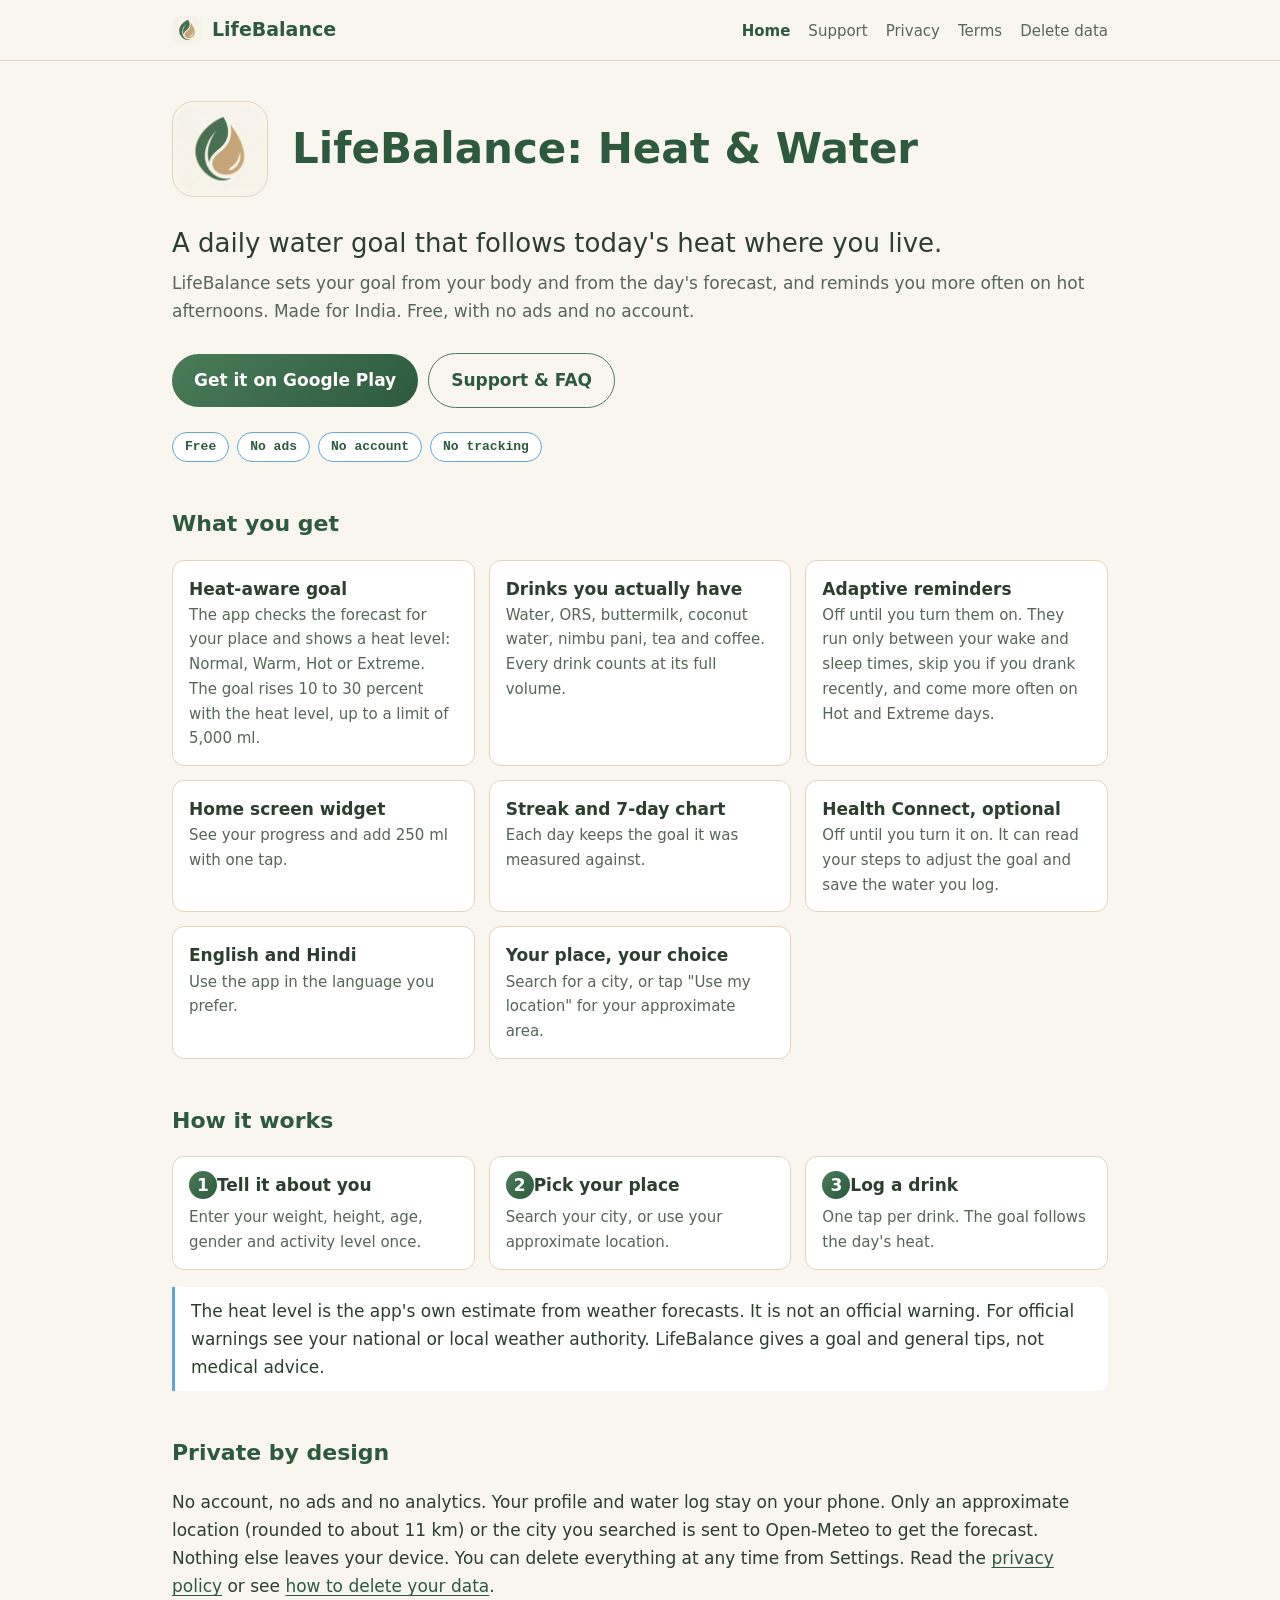
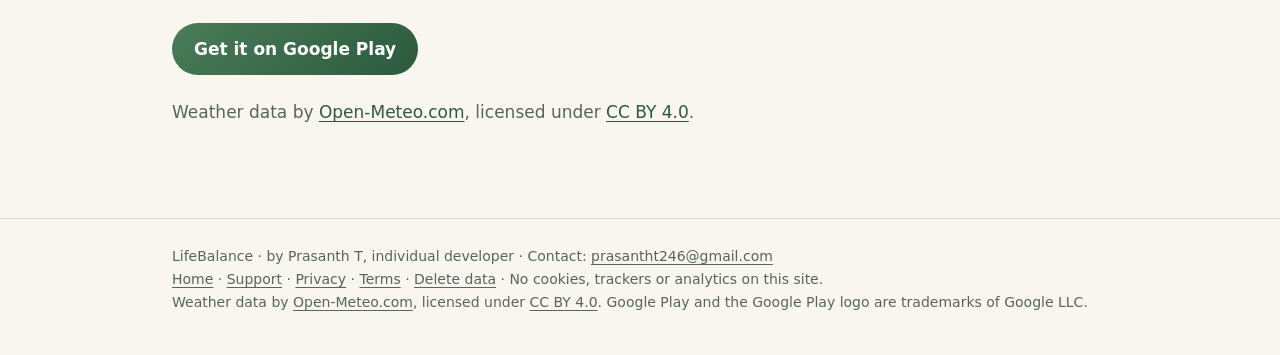
==== index.html @ 65770001 "LifeBalance site: home, privacy, delete data, support, terms" ====
<!doctype html>
<html lang="en">
<head>
<meta charset="utf-8">
<meta name="viewport" content="width=device-width, initial-scale=1">
<title>LifeBalance: Heat &amp; Water. A daily water goal that follows the heat.</title>
<meta name="description" content="LifeBalance sets a daily water goal that follows today's heat where you live. Heat-smart hydration for India. Free, no ads, no account.">
<meta name="theme-color" content="#4A7C59">
<link rel="canonical" href="https://prasantht96.github.io/lifebalance-site/">
<meta property="og:type" content="website">
<meta property="og:site_name" content="LifeBalance">
<meta property="og:title" content="LifeBalance: Heat &amp; Water. A daily water goal that follows the heat.">
<meta property="og:description" content="LifeBalance sets a daily water goal that follows today's heat where you live. Heat-smart hydration for India. Free, no ads, no account.">
<meta property="og:url" content="https://prasantht96.github.io/lifebalance-site/">
<meta property="og:image" content="https://prasantht96.github.io/lifebalance-site/assets/og-1200x675.png">
<meta name="twitter:card" content="summary_large_image">
<meta name="twitter:title" content="LifeBalance: Heat &amp; Water. A daily water goal that follows the heat.">
<meta name="twitter:description" content="LifeBalance sets a daily water goal that follows today's heat where you live. Heat-smart hydration for India. Free, no ads, no account.">
<meta name="twitter:image" content="https://prasantht96.github.io/lifebalance-site/assets/og-1200x675.png">
<link rel="icon" type="image/png" sizes="32x32" href="assets/favicon-32.png">
<link rel="apple-touch-icon" href="assets/icon-192.png">
<link rel="stylesheet" href="assets/style.css">
</head>
<body>
<header class="top"><div class="wrap">
<a class="brand" href="index.html"><img src="assets/icon-192.png" alt="" width="30" height="30"><span>LifeBalance</span></a>
<nav><a href="index.html" aria-current="page">Home</a><a href="support.html">Support</a><a href="privacy.html">Privacy</a><a href="terms.html">Terms</a><a href="delete-data.html">Delete data</a></nav>
</div></header>
<main><div class="wrap">
<div class="hero"><img src="assets/icon-192.png" width="96" height="96" alt="LifeBalance app icon."><div><h1 style="margin:0">LifeBalance: Heat &amp; Water</h1></div></div>
<p class="lede">A daily water goal that follows today's heat where you live.</p>
<p class="sub">LifeBalance sets your goal from your body and from the day's forecast, and reminds you more often on hot afternoons. Made for India. Free, with no ads and no account.</p>
<p><a class="btn" href="https://play.google.com/store/apps/details?id=com.lifebalance.app">Get it on Google Play</a><a class="btn ghost" href="support.html">Support &amp; FAQ</a></p>
<ul class="chips"><li>Free</li><li>No ads</li><li>No account</li><li>No tracking</li></ul>

<h2>What you get</h2>
<ul class="feat">
<li><b>Heat-aware goal</b><span>The app checks the forecast for your place and shows a heat level: Normal, Warm, Hot or Extreme. The goal rises 10 to 30 percent with the heat level, up to a limit of 5,000 ml.</span></li>
<li><b>Drinks you actually have</b><span>Water, ORS, buttermilk, coconut water, nimbu pani, tea and coffee. Every drink counts at its full volume.</span></li>
<li><b>Adaptive reminders</b><span>Off until you turn them on. They run only between your wake and sleep times, skip you if you drank recently, and come more often on Hot and Extreme days.</span></li>
<li><b>Home screen widget</b><span>See your progress and add 250 ml with one tap.</span></li>
<li><b>Streak and 7-day chart</b><span>Each day keeps the goal it was measured against.</span></li>
<li><b>Health Connect, optional</b><span>Off until you turn it on. It can read your steps to adjust the goal and save the water you log.</span></li>
<li><b>English and Hindi</b><span>Use the app in the language you prefer.</span></li>
<li><b>Your place, your choice</b><span>Search for a city, or tap "Use my location" for your approximate area.</span></li>
</ul>

<h2>How it works</h2>
<ol class="steps">
<li><b>Tell it about you</b><span>Enter your weight, height, age, gender and activity level once.</span></li>
<li><b>Pick your place</b><span>Search your city, or use your approximate location.</span></li>
<li><b>Log a drink</b><span>One tap per drink. The goal follows the day's heat.</span></li>
</ol>
<p class="note">The heat level is the app's own estimate from weather forecasts. It is not an official warning. For official warnings see your national or local weather authority. LifeBalance gives a goal and general tips, not medical advice.</p>

<h2>Private by design</h2>
<p>No account, no ads and no analytics. Your profile and water log stay on your phone. Only an approximate location (rounded to about 11 km) or the city you searched is sent to Open-Meteo to get the forecast. Nothing else leaves your device. You can delete everything at any time from Settings. Read the <a href="privacy.html">privacy policy</a> or see <a href="delete-data.html">how to delete your data</a>.</p>
<p><a class="btn" href="https://play.google.com/store/apps/details?id=com.lifebalance.app">Get it on Google Play</a></p>
<p class="sub">Weather data by <a href="https://open-meteo.com/">Open-Meteo.com</a>, licensed under <a href="https://creativecommons.org/licenses/by/4.0/">CC BY 4.0</a>.</p>
</div></main>
<footer><div class="wrap">
LifeBalance · by Prasanth T, individual developer · Contact: <a href="mailto:prasantht246@gmail.com">prasantht246@gmail.com</a><br>
<a href="index.html">Home</a> · <a href="support.html">Support</a> · <a href="privacy.html">Privacy</a> · <a href="terms.html">Terms</a> · <a href="delete-data.html">Delete data</a> · No cookies, trackers or analytics on this site.<br>
Weather data by <a href="https://open-meteo.com/">Open-Meteo.com</a>, licensed under <a href="https://creativecommons.org/licenses/by/4.0/">CC BY 4.0</a>. Google Play and the Google Play logo are trademarks of Google LLC.
</div></footer>
</body>
</html>
---- assets/style.css ----
:root{--bg:#F9F6F0;--panel:#FFFFFF;--panel2:#F1EADB;--rule:#E5D4B8;--fg:#2C3E2D;--muted:#566657;--primary:#4A7C59;--dark:#2D5A3D;--water:#5FA8D3;--grad:linear-gradient(135deg,#4A7C59,#2D5A3D)}
*{box-sizing:border-box}html{-webkit-text-size-adjust:100%}
body{margin:0;background:var(--bg);color:var(--fg);font:17px/1.65 system-ui,-apple-system,"Segoe UI",Roboto,"Helvetica Neue",Arial,sans-serif}
a{color:var(--dark);text-underline-offset:3px}a:hover{color:var(--primary)}
code{font:14px/1.4 ui-monospace,SFMono-Regular,Menlo,Consolas,monospace;background:var(--panel2);padding:1px 5px;border-radius:4px}
.wrap{max-width:980px;margin:0 auto;padding:0 22px}
header.top{border-bottom:1px solid var(--rule);background:rgba(249,246,240,.94);position:sticky;top:0;z-index:5;backdrop-filter:blur(6px)}
header.top .wrap{display:flex;align-items:center;justify-content:space-between;min-height:60px;gap:16px;flex-wrap:wrap}
.brand{display:inline-flex;align-items:center;gap:10px;color:var(--dark);text-decoration:none;font-weight:800;font-size:19px}
.brand img{width:30px;height:30px;border-radius:8px}
nav a{color:var(--muted);text-decoration:none;margin-left:18px;font-size:15px}nav a:hover,nav a[aria-current]{color:var(--dark)}
nav a[aria-current]{font-weight:700}
main{padding:40px 0 70px}
.hero{display:flex;align-items:center;gap:24px;flex-wrap:wrap}
.hero img{display:block;width:96px;height:96px;border-radius:22px;border:1px solid var(--rule)}
.lede{font-size:clamp(20px,3vw,26px);line-height:1.4;margin:28px 0 8px}
.sub{color:var(--muted);margin:0 0 22px}
.btn{display:inline-block;background:var(--grad);color:#fff;font-weight:700;text-decoration:none;padding:12px 22px;border-radius:999px;margin:6px 10px 6px 0}
.btn:hover{color:#fff;filter:brightness(1.1)}
.btn.ghost{background:transparent;color:var(--dark);border:1px solid var(--primary)}
.btn.ghost:hover{color:var(--dark);background:var(--panel2)}
.chips{display:flex;flex-wrap:wrap;gap:8px;margin:18px 0 6px;padding:0;list-style:none}
.chips li{border:1px solid var(--water);color:var(--dark);background:#fff;border-radius:999px;padding:4px 12px;font:600 13px/1.6 ui-monospace,Menlo,Consolas,monospace}
h1{font-size:clamp(28px,5vw,42px);line-height:1.15;margin:0 0 14px;color:var(--dark)}
h2{font-size:22px;margin:44px 0 10px;color:var(--dark)}
h3{font-size:18px;margin:26px 0 6px}
.feat{display:grid;grid-template-columns:repeat(auto-fill,minmax(250px,1fr));gap:14px;padding:0;list-style:none}
.feat li{background:var(--panel);border:1px solid var(--rule);border-radius:12px;padding:14px 16px}
.feat span{display:block;color:var(--muted);font-size:15px}
.steps{counter-reset:s;padding:0;list-style:none;display:grid;grid-template-columns:repeat(auto-fill,minmax(250px,1fr));gap:14px}
.steps li{counter-increment:s;background:var(--panel);border:1px solid var(--rule);border-radius:12px;padding:14px 16px}
.steps li::before{content:counter(s);display:inline-flex;align-items:center;justify-content:center;width:28px;height:28px;border-radius:50%;background:var(--grad);color:#fff;font-weight:800;margin-bottom:6px}
.steps span{display:block;color:var(--muted);font-size:15px}
.tablewrap{overflow-x:auto}
table{border-collapse:collapse;width:100%;background:var(--panel);border:1px solid var(--rule);border-radius:12px;font-size:15px}
th,td{text-align:left;padding:10px 14px;border-bottom:1px solid var(--rule);vertical-align:top}
th{background:var(--panel2)}tr:last-child td{border-bottom:0}
.doc h2{border-top:1px solid var(--rule);padding-top:18px}
.doc ul,.doc ol{padding-left:22px}
.note{background:var(--panel);border-left:3px solid var(--water);padding:10px 16px;border-radius:0 10px 10px 0}
details{background:var(--panel);border:1px solid var(--rule);border-radius:12px;padding:12px 16px;margin:10px 0}
summary{cursor:pointer;font-weight:650}details p,details ol,details ul{color:#3d4f3e}
footer{border-top:1px solid var(--rule);color:var(--muted);font-size:14px;padding:26px 0 40px}
footer a{color:var(--muted)}
:focus-visible{outline:2px solid var(--water);outline-offset:2px}
@media (max-width:640px){nav a{margin-left:0;margin-right:14px;font-size:14px}nav{width:100%}}
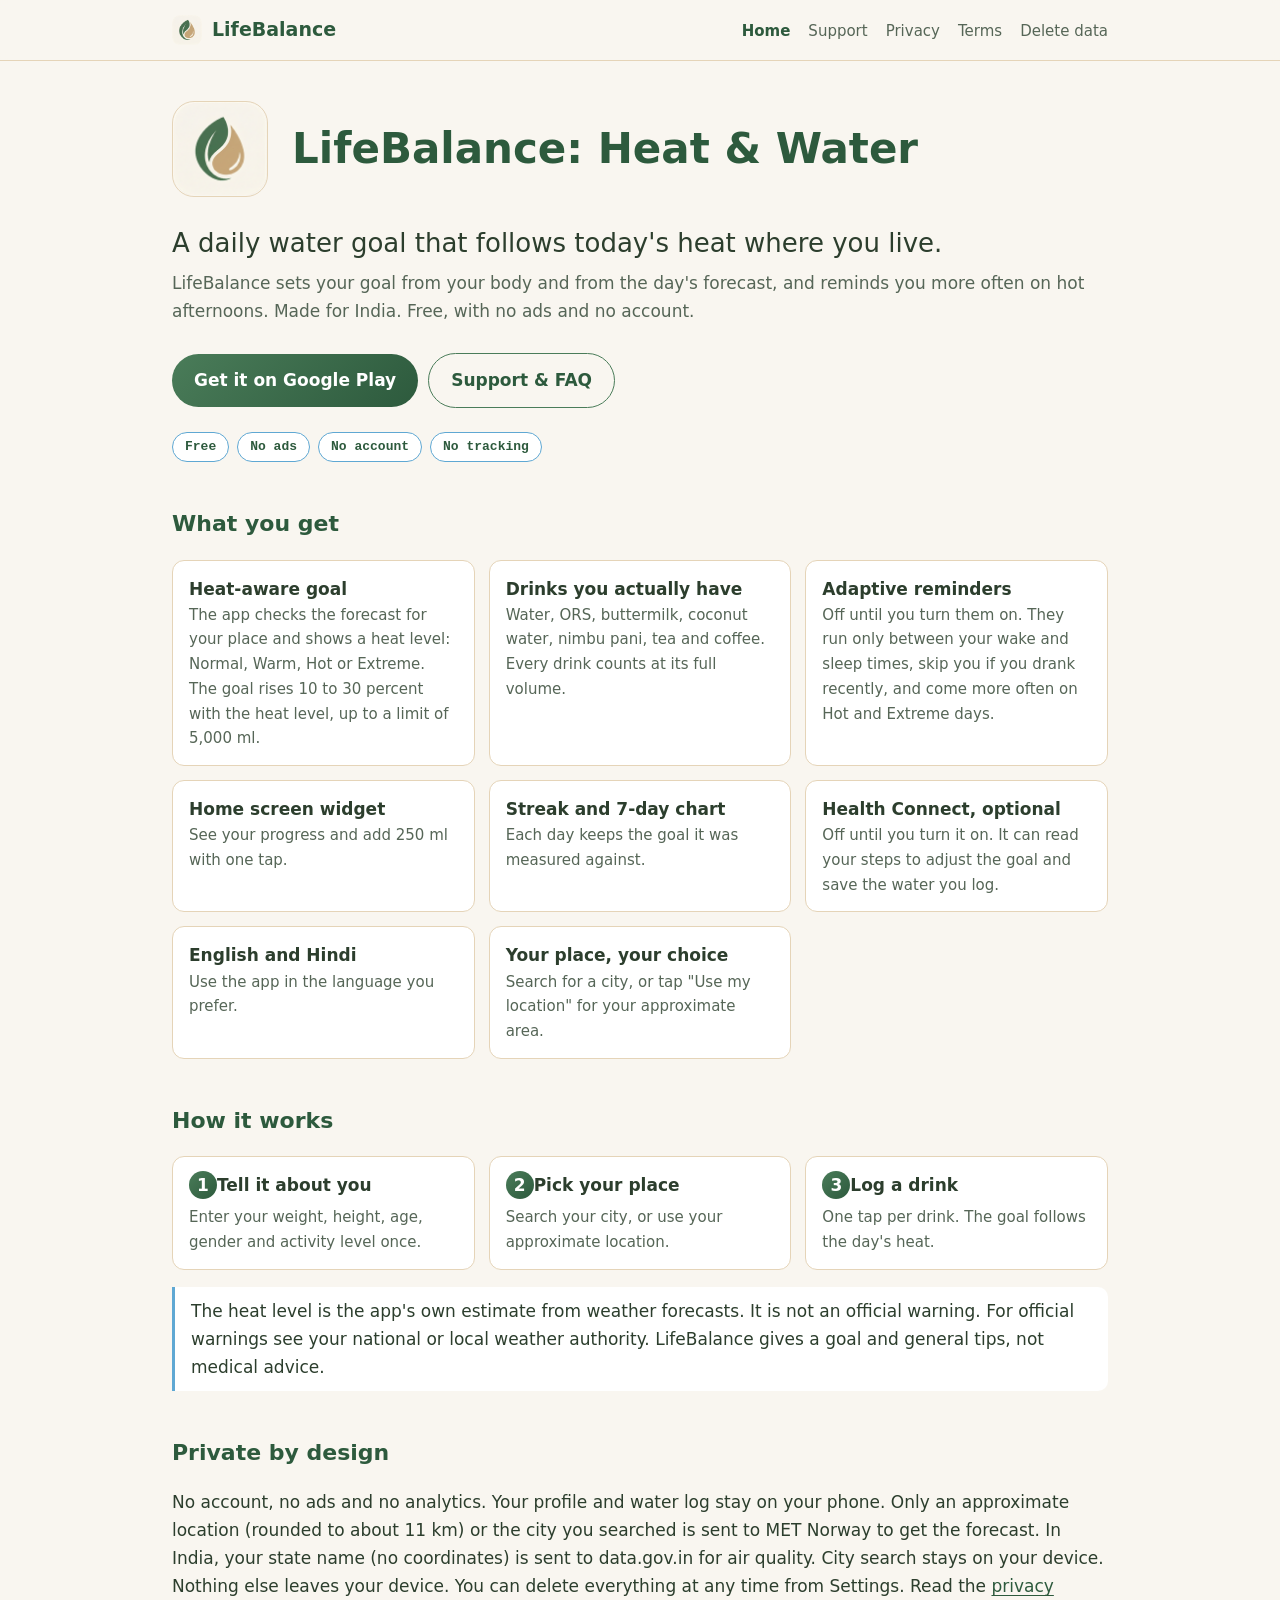
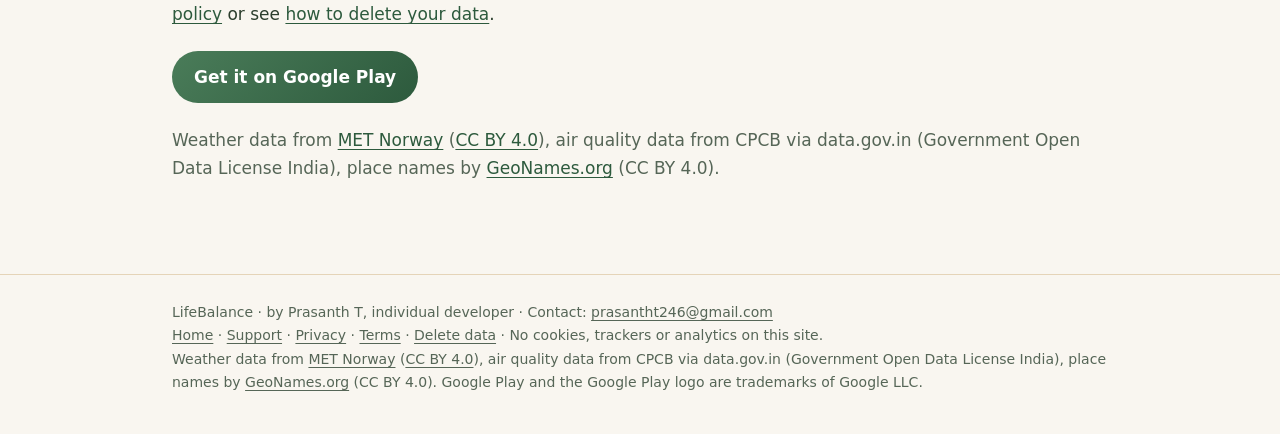
==== commit e768d677: "Data sources: MET Norway, CPCB via data.gov.in, GeoNames; on-device search and calculations" ====
--- a/index.html
+++ b/index.html
@@ -54,14 +54,14 @@
 <p class="note">The heat level is the app's own estimate from weather forecasts. It is not an official warning. For official warnings see your national or local weather authority. LifeBalance gives a goal and general tips, not medical advice.</p>
 
 <h2>Private by design</h2>
-<p>No account, no ads and no analytics. Your profile and water log stay on your phone. Only an approximate location (rounded to about 11 km) or the city you searched is sent to Open-Meteo to get the forecast. Nothing else leaves your device. You can delete everything at any time from Settings. Read the <a href="privacy.html">privacy policy</a> or see <a href="delete-data.html">how to delete your data</a>.</p>
+<p>No account, no ads and no analytics. Your profile and water log stay on your phone. Only an approximate location (rounded to about 11 km) or the city you searched is sent to MET Norway to get the forecast. In India, your state name (no coordinates) is sent to data.gov.in for air quality. City search stays on your device. Nothing else leaves your device. You can delete everything at any time from Settings. Read the <a href="privacy.html">privacy policy</a> or see <a href="delete-data.html">how to delete your data</a>.</p>
 <p><a class="btn" href="https://play.google.com/store/apps/details?id=com.lifebalance.app">Get it on Google Play</a></p>
-<p class="sub">Weather data by <a href="https://open-meteo.com/">Open-Meteo.com</a>, licensed under <a href="https://creativecommons.org/licenses/by/4.0/">CC BY 4.0</a>.</p>
+<p class="sub">Weather data from <a href="https://www.met.no/">MET Norway</a> (<a href="https://creativecommons.org/licenses/by/4.0/">CC BY 4.0</a>), air quality data from CPCB via data.gov.in (Government Open Data License India), place names by <a href="https://www.geonames.org/">GeoNames.org</a> (CC BY 4.0).</p>
 </div></main>
 <footer><div class="wrap">
 LifeBalance · by Prasanth T, individual developer · Contact: <a href="mailto:prasantht246@gmail.com">prasantht246@gmail.com</a><br>
 <a href="index.html">Home</a> · <a href="support.html">Support</a> · <a href="privacy.html">Privacy</a> · <a href="terms.html">Terms</a> · <a href="delete-data.html">Delete data</a> · No cookies, trackers or analytics on this site.<br>
-Weather data by <a href="https://open-meteo.com/">Open-Meteo.com</a>, licensed under <a href="https://creativecommons.org/licenses/by/4.0/">CC BY 4.0</a>. Google Play and the Google Play logo are trademarks of Google LLC.
+Weather data from <a href="https://www.met.no/">MET Norway</a> (<a href="https://creativecommons.org/licenses/by/4.0/">CC BY 4.0</a>), air quality data from CPCB via data.gov.in (Government Open Data License India), place names by <a href="https://www.geonames.org/">GeoNames.org</a> (CC BY 4.0). Google Play and the Google Play logo are trademarks of Google LLC.
 </div></footer>
 </body>
 </html>
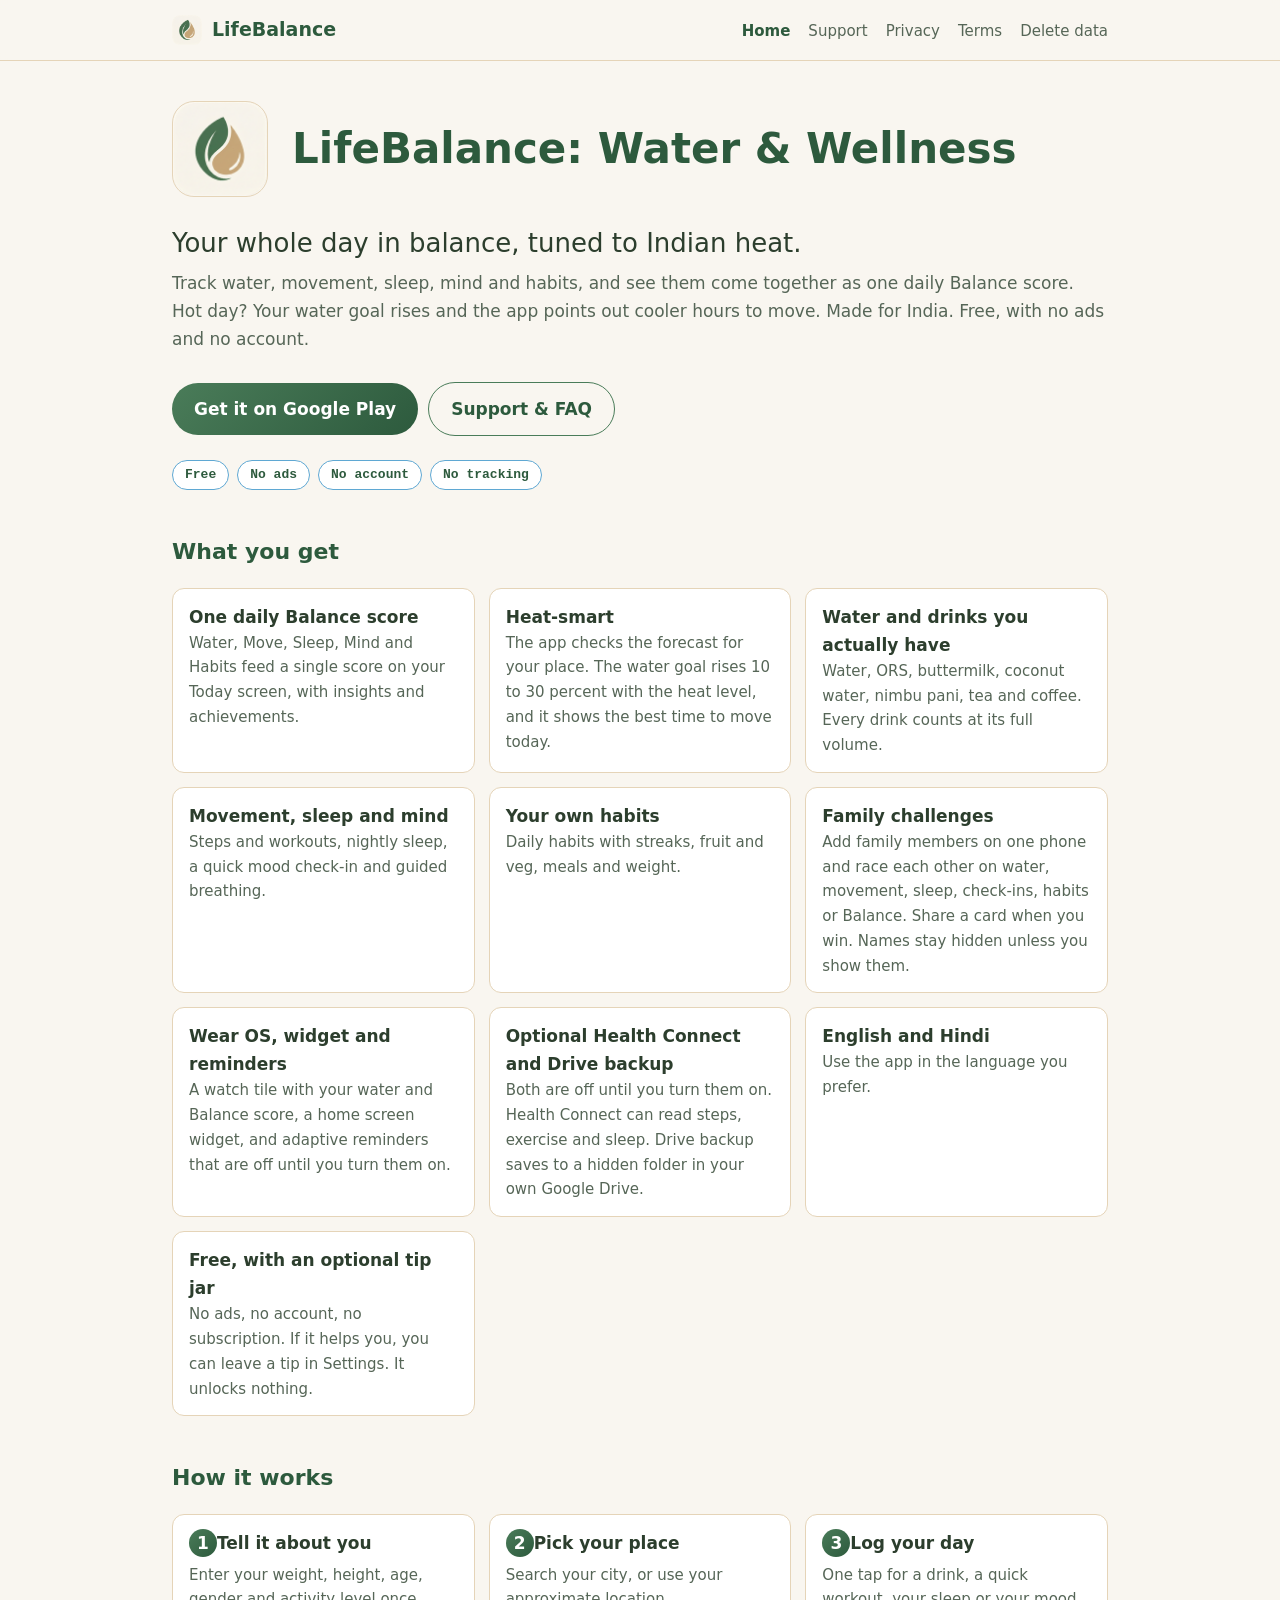
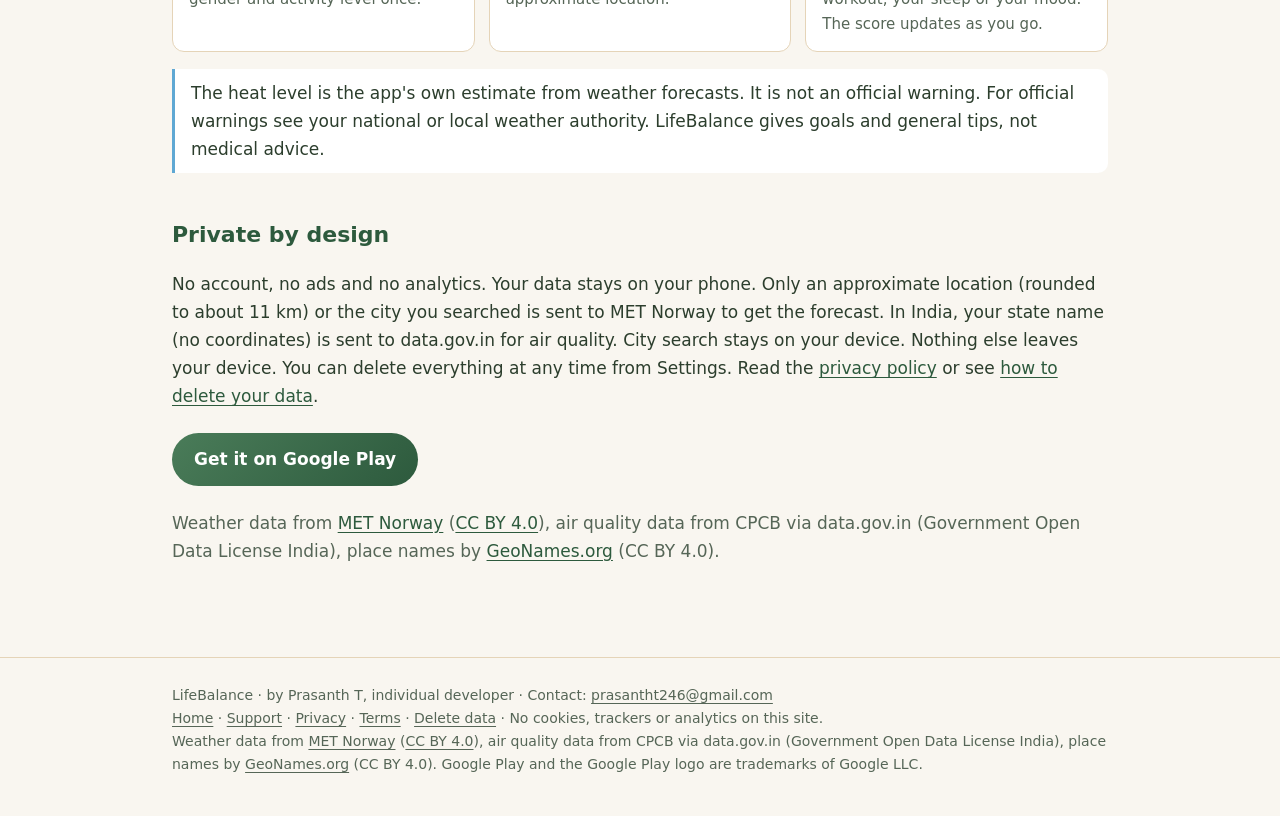
==== commit 3a04b607: "Whole-day wellness copy; Health Connect history wording" ====
--- a/index.html
+++ b/index.html
@@ -3,19 +3,19 @@
 <head>
 <meta charset="utf-8">
 <meta name="viewport" content="width=device-width, initial-scale=1">
-<title>LifeBalance: Heat &amp; Water. A daily water goal that follows the heat.</title>
-<meta name="description" content="LifeBalance sets a daily water goal that follows today's heat where you live. Heat-smart hydration for India. Free, no ads, no account.">
+<title>LifeBalance: Water &amp; Wellness. Water, movement, sleep, mind and habits in one daily score.</title>
+<meta name="description" content="LifeBalance is a whole-day wellness app tuned to Indian heat: water, movement, sleep, mind and habits in one daily Balance score. Family challenges, Wear OS, optional Drive backup. Free, no ads, no account.">
 <meta name="theme-color" content="#4A7C59">
 <link rel="canonical" href="https://prasantht96.github.io/lifebalance-site/">
 <meta property="og:type" content="website">
 <meta property="og:site_name" content="LifeBalance">
-<meta property="og:title" content="LifeBalance: Heat &amp; Water. A daily water goal that follows the heat.">
-<meta property="og:description" content="LifeBalance sets a daily water goal that follows today's heat where you live. Heat-smart hydration for India. Free, no ads, no account.">
+<meta property="og:title" content="LifeBalance: Water &amp; Wellness. Water, movement, sleep, mind and habits in one daily score.">
+<meta property="og:description" content="LifeBalance is a whole-day wellness app tuned to Indian heat: water, movement, sleep, mind and habits in one daily Balance score. Family challenges, Wear OS, optional Drive backup. Free, no ads, no account.">
 <meta property="og:url" content="https://prasantht96.github.io/lifebalance-site/">
 <meta property="og:image" content="https://prasantht96.github.io/lifebalance-site/assets/og-1200x675.png">
 <meta name="twitter:card" content="summary_large_image">
-<meta name="twitter:title" content="LifeBalance: Heat &amp; Water. A daily water goal that follows the heat.">
-<meta name="twitter:description" content="LifeBalance sets a daily water goal that follows today's heat where you live. Heat-smart hydration for India. Free, no ads, no account.">
+<meta name="twitter:title" content="LifeBalance: Water &amp; Wellness. Water, movement, sleep, mind and habits in one daily score.">
+<meta name="twitter:description" content="LifeBalance is a whole-day wellness app tuned to Indian heat: water, movement, sleep, mind and habits in one daily Balance score. Family challenges, Wear OS, optional Drive backup. Free, no ads, no account.">
 <meta name="twitter:image" content="https://prasantht96.github.io/lifebalance-site/assets/og-1200x675.png">
 <link rel="icon" type="image/png" sizes="32x32" href="assets/favicon-32.png">
 <link rel="apple-touch-icon" href="assets/icon-192.png">
@@ -27,34 +27,36 @@
 <nav><a href="index.html" aria-current="page">Home</a><a href="support.html">Support</a><a href="privacy.html">Privacy</a><a href="terms.html">Terms</a><a href="delete-data.html">Delete data</a></nav>
 </div></header>
 <main><div class="wrap">
-<div class="hero"><img src="assets/icon-192.png" width="96" height="96" alt="LifeBalance app icon."><div><h1 style="margin:0">LifeBalance: Heat &amp; Water</h1></div></div>
-<p class="lede">A daily water goal that follows today's heat where you live.</p>
-<p class="sub">LifeBalance sets your goal from your body and from the day's forecast, and reminds you more often on hot afternoons. Made for India. Free, with no ads and no account.</p>
+<div class="hero"><img src="assets/icon-192.png" width="96" height="96" alt="LifeBalance app icon."><div><h1 style="margin:0">LifeBalance: Water &amp; Wellness</h1></div></div>
+<p class="lede">Your whole day in balance, tuned to Indian heat.</p>
+<p class="sub">Track water, movement, sleep, mind and habits, and see them come together as one daily Balance score. Hot day? Your water goal rises and the app points out cooler hours to move. Made for India. Free, with no ads and no account.</p>
 <p><a class="btn" href="https://play.google.com/store/apps/details?id=com.lifebalance.app">Get it on Google Play</a><a class="btn ghost" href="support.html">Support &amp; FAQ</a></p>
 <ul class="chips"><li>Free</li><li>No ads</li><li>No account</li><li>No tracking</li></ul>
 
 <h2>What you get</h2>
 <ul class="feat">
-<li><b>Heat-aware goal</b><span>The app checks the forecast for your place and shows a heat level: Normal, Warm, Hot or Extreme. The goal rises 10 to 30 percent with the heat level, up to a limit of 5,000 ml.</span></li>
-<li><b>Drinks you actually have</b><span>Water, ORS, buttermilk, coconut water, nimbu pani, tea and coffee. Every drink counts at its full volume.</span></li>
-<li><b>Adaptive reminders</b><span>Off until you turn them on. They run only between your wake and sleep times, skip you if you drank recently, and come more often on Hot and Extreme days.</span></li>
-<li><b>Home screen widget</b><span>See your progress and add 250 ml with one tap.</span></li>
-<li><b>Streak and 7-day chart</b><span>Each day keeps the goal it was measured against.</span></li>
-<li><b>Health Connect, optional</b><span>Off until you turn it on. It can read your steps to adjust the goal and save the water you log.</span></li>
+<li><b>One daily Balance score</b><span>Water, Move, Sleep, Mind and Habits feed a single score on your Today screen, with insights and achievements.</span></li>
+<li><b>Heat-smart</b><span>The app checks the forecast for your place. The water goal rises 10 to 30 percent with the heat level, and it shows the best time to move today.</span></li>
+<li><b>Water and drinks you actually have</b><span>Water, ORS, buttermilk, coconut water, nimbu pani, tea and coffee. Every drink counts at its full volume.</span></li>
+<li><b>Movement, sleep and mind</b><span>Steps and workouts, nightly sleep, a quick mood check-in and guided breathing.</span></li>
+<li><b>Your own habits</b><span>Daily habits with streaks, fruit and veg, meals and weight.</span></li>
+<li><b>Family challenges</b><span>Add family members on one phone and race each other on water, movement, sleep, check-ins, habits or Balance. Share a card when you win. Names stay hidden unless you show them.</span></li>
+<li><b>Wear OS, widget and reminders</b><span>A watch tile with your water and Balance score, a home screen widget, and adaptive reminders that are off until you turn them on.</span></li>
+<li><b>Optional Health Connect and Drive backup</b><span>Both are off until you turn them on. Health Connect can read steps, exercise and sleep. Drive backup saves to a hidden folder in your own Google Drive.</span></li>
 <li><b>English and Hindi</b><span>Use the app in the language you prefer.</span></li>
-<li><b>Your place, your choice</b><span>Search for a city, or tap "Use my location" for your approximate area.</span></li>
+<li><b>Free, with an optional tip jar</b><span>No ads, no account, no subscription. If it helps you, you can leave a tip in Settings. It unlocks nothing.</span></li>
 </ul>
 
 <h2>How it works</h2>
 <ol class="steps">
 <li><b>Tell it about you</b><span>Enter your weight, height, age, gender and activity level once.</span></li>
 <li><b>Pick your place</b><span>Search your city, or use your approximate location.</span></li>
-<li><b>Log a drink</b><span>One tap per drink. The goal follows the day's heat.</span></li>
+<li><b>Log your day</b><span>One tap for a drink, a quick workout, your sleep or your mood. The score updates as you go.</span></li>
 </ol>
-<p class="note">The heat level is the app's own estimate from weather forecasts. It is not an official warning. For official warnings see your national or local weather authority. LifeBalance gives a goal and general tips, not medical advice.</p>
+<p class="note">The heat level is the app's own estimate from weather forecasts. It is not an official warning. For official warnings see your national or local weather authority. LifeBalance gives goals and general tips, not medical advice.</p>
 
 <h2>Private by design</h2>
-<p>No account, no ads and no analytics. Your profile and water log stay on your phone. Only an approximate location (rounded to about 11 km) or the city you searched is sent to MET Norway to get the forecast. In India, your state name (no coordinates) is sent to data.gov.in for air quality. City search stays on your device. Nothing else leaves your device. You can delete everything at any time from Settings. Read the <a href="privacy.html">privacy policy</a> or see <a href="delete-data.html">how to delete your data</a>.</p>
+<p>No account, no ads and no analytics. Your data stays on your phone. Only an approximate location (rounded to about 11 km) or the city you searched is sent to MET Norway to get the forecast. In India, your state name (no coordinates) is sent to data.gov.in for air quality. City search stays on your device. Nothing else leaves your device. You can delete everything at any time from Settings. Read the <a href="privacy.html">privacy policy</a> or see <a href="delete-data.html">how to delete your data</a>.</p>
 <p><a class="btn" href="https://play.google.com/store/apps/details?id=com.lifebalance.app">Get it on Google Play</a></p>
 <p class="sub">Weather data from <a href="https://www.met.no/">MET Norway</a> (<a href="https://creativecommons.org/licenses/by/4.0/">CC BY 4.0</a>), air quality data from CPCB via data.gov.in (Government Open Data License India), place names by <a href="https://www.geonames.org/">GeoNames.org</a> (CC BY 4.0).</p>
 </div></main>
